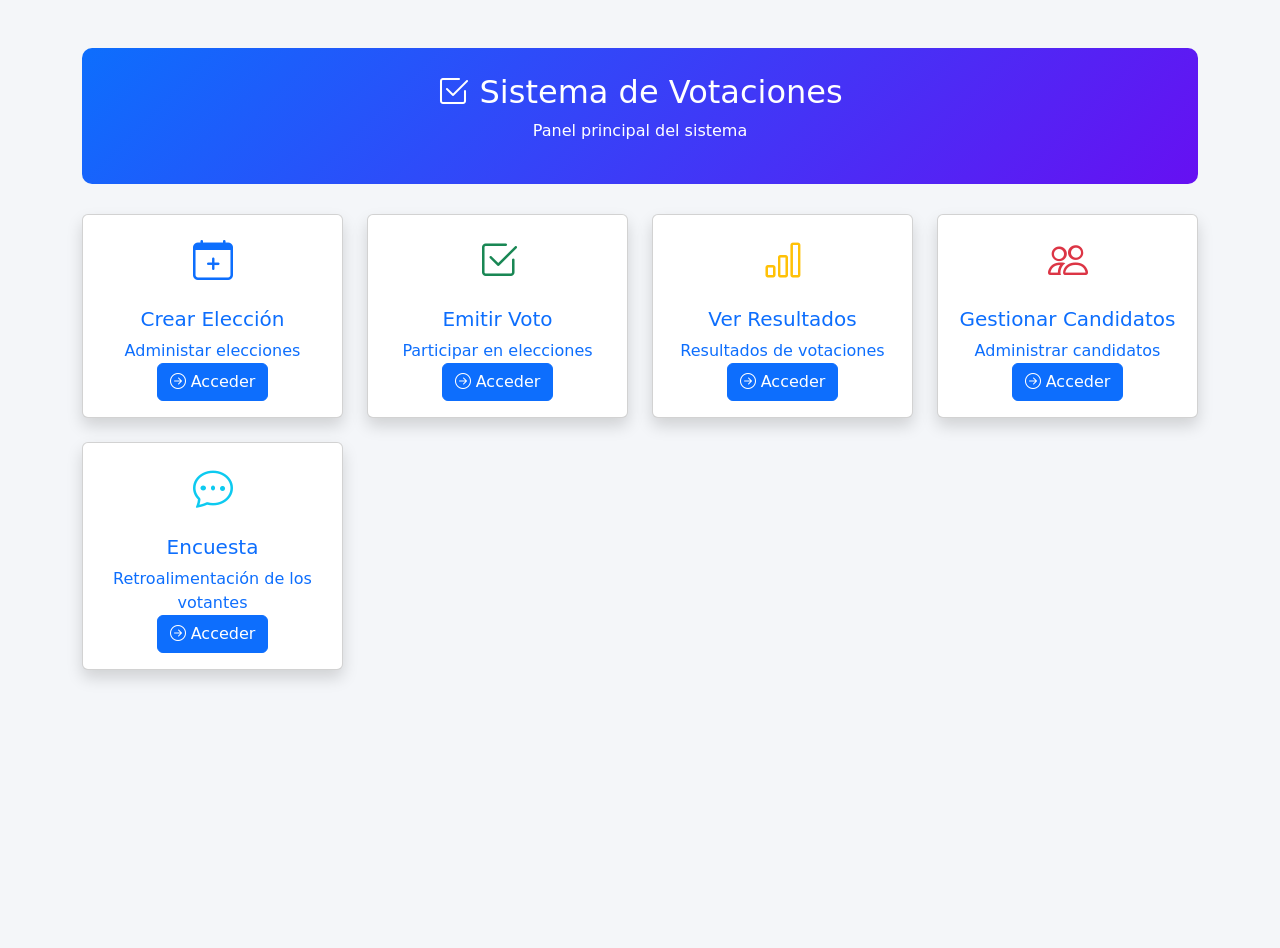
==== index.html @ c9745871 "creacion de las ventanas html y  bd" ====
<!DOCTYPE html>

<html lang="es">
<head>
<meta charset="UTF-8">
<meta name="viewport" content="width=device-width, initial-scale=1.0">

<title>Sistema de Votaciones</title>

<link href="https://cdn.jsdelivr.net/npm/bootstrap@5.3.6/dist/css/bootstrap.min.css" rel="stylesheet">
<link href="https://cdn.jsdelivr.net/npm/bootstrap-icons@1.11.3/font/bootstrap-icons.css" rel="stylesheet">
<link href="CSS/Styles.css" rel="stylesheet">


</head>

<body>

<div class="container mt-5">

<!-- ENCABEZADO -->

<div class="header text-center">

<h2><i class="bi bi-check2-square"></i> Sistema de Votaciones</h2>
<p>Panel principal del sistema</p>

</div>

<!-- OPCIONES -->

<div class="row g-4">

<!-- Crear Elección -->

<div class="col-md-3">

<a href="crear_eleccion.html" class="text-decoration-none">

<div class="card card-option shadow text-center">

<div class="card-body">

<i class="bi bi-calendar-plus fs-1 text-primary"></i>

<h5 class="mt-3">Crear Elección</h5>
 <p class="card-text">Administar elecciones</p>
 <a href="./CrearEleccion.html" class="btn btn-primary">
 <i class="bi bi-arrow-right-circle"></i> Acceder
 </a>
</div>

</div>

</a>

</div>

<!-- Emitir voto -->

<div class="col-md-3">

<a href="emitir_voto.html" class="text-decoration-none">

<div class="card card-option shadow text-center">

<div class="card-body">

<i class="bi bi-check2-square fs-1 text-success"></i>

<h5 class="mt-3">Emitir Voto</h5>

<p class="card-text">Participar en elecciones</p>
<a href="./EmitirVoto.html" class="btn btn-primary">
 <i class="bi bi-arrow-right-circle"></i> Acceder </a>
</div>

</div>

</a>

</div>

<!-- Resultados -->

<div class="col-md-3">

<a href="resultados.html" class="text-decoration-none">

<div class="card card-option shadow text-center">

<div class="card-body">

<i class="bi bi-bar-chart fs-1 text-warning"></i>

<h5 class="mt-3">Ver Resultados</h5>

<p class="card-text">Resultados de votaciones</p>
<a href="./Resultados.html" class="btn btn-primary">
 <i class="bi bi-arrow-right-circle"></i> Acceder </a>
</div>

</div>

</a>

</div>

<!-- Candidatos -->

<div class="col-md-3">

<a href="candidatos.html" class="text-decoration-none">

<div class="card card-option shadow text-center">

<div class="card-body">

<i class="bi bi-people fs-1 text-danger"></i>

<h5 class="mt-3">Gestionar Candidatos</h5>

<p class="card-text">Administrar candidatos</p>
<a href="./Candidatos.html" class="btn btn-primary">
<i class="bi bi-arrow-right-circle"></i> Acceder </a>

</div>

</div>

</a>

</div>

<!-- Encuesta -->

<div class="col-md-3">

<a href="encuesta.html" class="text-decoration-none">

<div class="card card-option shadow text-center">

<div class="card-body">

<i class="bi bi-chat-dots fs-1 text-info"></i>

<h5 class="mt-3">Encuesta</h5>

<p class="card-text">Retroalimentación de los votantes</p>
<a href="./Encuesta.html" class="btn btn-primary">
<i class="bi bi-arrow-right-circle"></i> Acceder </a>

</div>

</div>

</a>

</div>

</div>

</div>

</body>
</html>
---- CSS/Styles.css ----
/* GENERAL */

body{
background:#f4f6f9;
min-height:100vh;
}

/* LOGIN */

.login-container{
max-width:900px;
width:100%;
margin:auto;
}

.left-panel{
background:linear-gradient(135deg,#0d6efd,#4f46e5);
color:white;
padding:40px;
border-radius:12px 0 0 12px;
display:flex;
flex-direction:column;
justify-content:center;
}

.right-panel{
background:white;
padding:40px;
border-radius:0 12px 12px 0;
}

.vote-icon{
font-size:60px;
margin-bottom:20px;
}

.nav-tabs .nav-link{
font-weight:500;
}

.form-control:focus{
box-shadow:none;
border-color:#0d6efd;
}


/* HEADER (otras páginas del sistema) */

.header{
background:linear-gradient(135deg,#0d6efd,#6610f2);
color:white;
padding:25px;
border-radius:10px;
margin-bottom:30px;
}


/* TARJETAS DE CANDIDATOS */

.candidate-card{
transition:0.2s;
cursor:pointer;
}

.candidate-card:hover{
transform:scale(1.03);
box-shadow:0 5px 15px rgba(0,0,0,0.15);
}
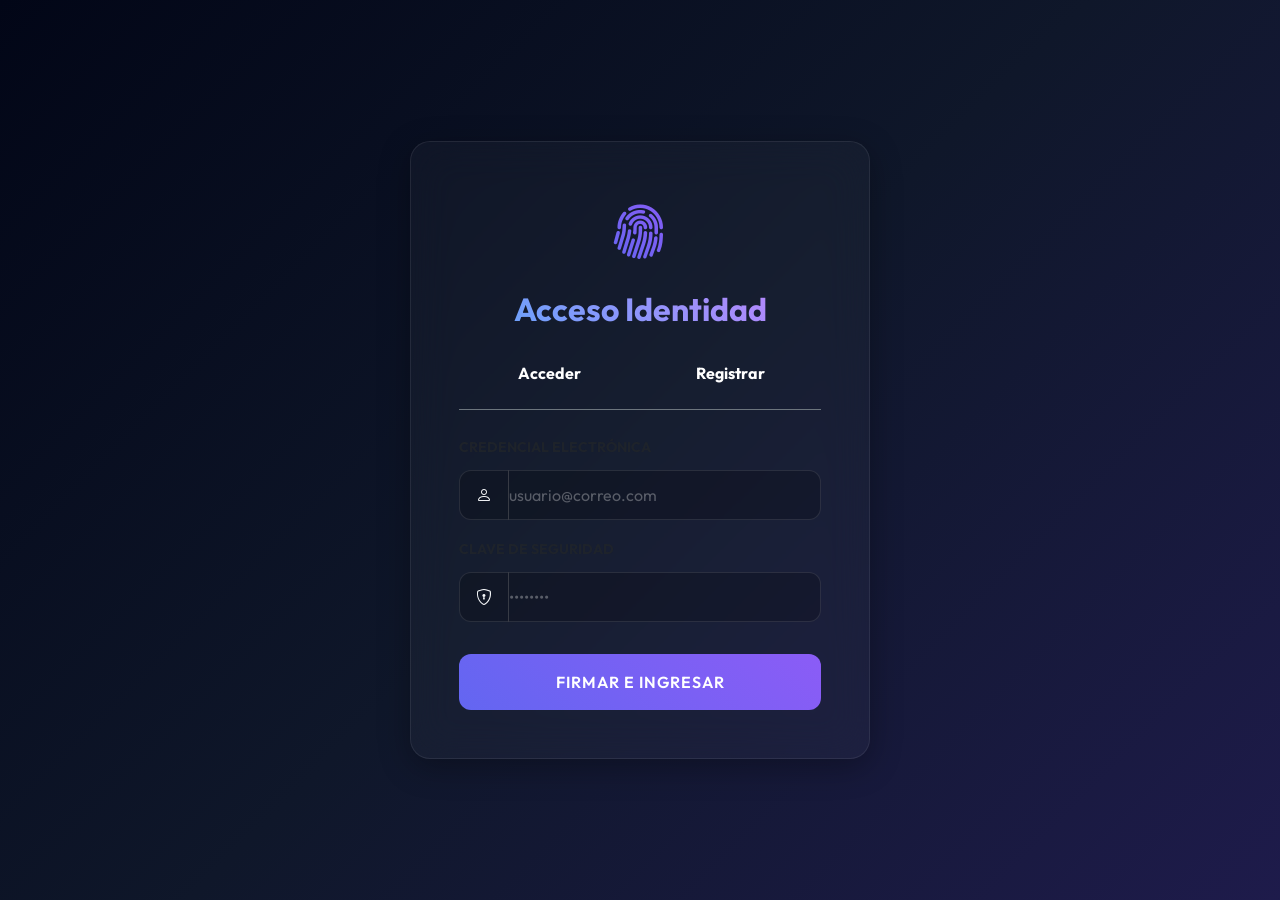
==== commit d73869c7: "feat: API MVC integration, MySQL backend rewrite, and Glassmorphism Dark UI redesign" ====
--- a/index.html
+++ b/index.html
@@ -1,166 +1,93 @@
 <!DOCTYPE html>
-
 <html lang="es">
 <head>
-<meta charset="UTF-8">
-<meta name="viewport" content="width=device-width, initial-scale=1.0">
-
-<title>Sistema de Votaciones</title>
-
-<link href="https://cdn.jsdelivr.net/npm/bootstrap@5.3.6/dist/css/bootstrap.min.css" rel="stylesheet">
-<link href="https://cdn.jsdelivr.net/npm/bootstrap-icons@1.11.3/font/bootstrap-icons.css" rel="stylesheet">
-<link href="CSS/Styles.css" rel="stylesheet">
-
-
+    <meta charset="UTF-8">
+    <meta name="viewport" content="width=device-width, initial-scale=1.0">
+    <title>Dashboard Electoral</title>
+    <link href="https://cdn.jsdelivr.net/npm/bootstrap@5.3.6/dist/css/bootstrap.min.css" rel="stylesheet">
+    <link href="https://cdn.jsdelivr.net/npm/bootstrap-icons@1.11.3/font/bootstrap-icons.css" rel="stylesheet">
+    <link href="CSS/Styles.css" rel="stylesheet">
+    <style>
+        .custom-gradient-1 { background: -webkit-linear-gradient(45deg, #10b981, #3b82f6); -webkit-background-clip: text; -webkit-text-fill-color: transparent; }
+        .custom-gradient-2 { background: -webkit-linear-gradient(45deg, #f59e0b, #ef4444); -webkit-background-clip: text; -webkit-text-fill-color: transparent; }
+        .custom-gradient-3 { background: -webkit-linear-gradient(45deg, #ec4899, #8b5cf6); -webkit-background-clip: text; -webkit-text-fill-color: transparent; }
+    </style>
 </head>
-
 <body>
 
-<div class="container mt-5">
+<div class="container mt-5 py-5">
+    <div class="d-flex justify-content-between align-items-center mb-5 glass-card p-4">
+        <div>
+            <h2 class="header-title m-0"><i class="bi bi-cpu"></i> Nodo Central Votaciones</h2>
+            <p class="text-muted m-0 mt-2">Plataforma de Gobernanza Digital</p>
+        </div>
+        <button class="btn btn-outline-glass d-flex align-items-center gap-2 px-4 py-2" onclick="sessionStorage.clear(); window.location.href='Login.html';">
+            <i class="bi bi-power"></i> Desconectar
+        </button>
+    </div>
 
-<!-- ENCABEZADO -->
+    <div class="row g-4 justify-content-center">
+        <!-- Módulo Admin: Crear Elección -->
+        <div class="col-md-3" id="card-crear-eleccion">
+            <a href="CrearEleccion.html" class="text-decoration-none">
+                <div class="glass-card glass-hover h-100 text-center p-4">
+                    <i class="bi bi-database-add giant-icon mb-3 d-inline-block"></i>
+                    <h5 class="fw-bold text-white mt-2">Crear Elección</h5>
+                    <p class="text-muted small mt-2">Instanciar nuevo proceso</p>
+                </div>
+            </a>
+        </div>
+        
+        <!-- Módulo: Emitir Voto -->
+        <div class="col-md-3">
+            <a href="EmitirVoto.html" class="text-decoration-none">
+                <div class="glass-card glass-hover h-100 text-center p-4">
+                    <i class="bi bi-fingerprint giant-icon custom-gradient-1 mb-3 d-inline-block"></i>
+                    <h5 class="fw-bold text-white mt-2">Emitir Voto</h5>
+                    <p class="text-muted small mt-2">Identidad verificada requerida</p>
+                </div>
+            </a>
+        </div>
 
-<div class="header text-center">
+        <!-- Módulo: Resultados -->
+        <div class="col-md-3">
+            <a href="Resultados.html" class="text-decoration-none">
+                <div class="glass-card glass-hover h-100 text-center p-4">
+                    <i class="bi bi-bar-chart-steps giant-icon custom-gradient-2 mb-3 d-inline-block"></i>
+                    <h5 class="fw-bold text-white mt-2">Resultados en Vivo</h5>
+                    <p class="text-muted small mt-2">Análisis de los sufragios</p>
+                </div>
+            </a>
+        </div>
 
-<h2><i class="bi bi-check2-square"></i> Sistema de Votaciones</h2>
-<p>Panel principal del sistema</p>
-
+        <!-- Módulo Admin: Candidatos -->
+        <div class="col-md-3" id="card-candidatos">
+            <a href="Candidatos.html" class="text-decoration-none">
+                <div class="glass-card glass-hover h-100 text-center p-4">
+                    <i class="bi bi-people giant-icon custom-gradient-3 mb-3 d-inline-block"></i>
+                    <h5 class="fw-bold text-white mt-2">Candidatos</h5>
+                    <p class="text-muted small mt-2">Registros de participantes</p>
+                </div>
+            </a>
+        </div>
+    </div>
 </div>
 
-<!-- OPCIONES -->
+<script>
+document.addEventListener("DOMContentLoaded", () => {
+    const userId = sessionStorage.getItem("userId");
+    const userRol = sessionStorage.getItem("userRol");
 
-<div class="row g-4">
+    if (!userId) { window.location.href = "Login.html"; }
 
-<!-- Crear Elección -->
-
-<div class="col-md-3">
-
-<a href="crear_eleccion.html" class="text-decoration-none">
-
-<div class="card card-option shadow text-center">
-
-<div class="card-body">
-
-<i class="bi bi-calendar-plus fs-1 text-primary"></i>
-
-<h5 class="mt-3">Crear Elección</h5>
- <p class="card-text">Administar elecciones</p>
- <a href="./CrearEleccion.html" class="btn btn-primary">
- <i class="bi bi-arrow-right-circle"></i> Acceder
- </a>
-</div>
-
-</div>
-
-</a>
-
-</div>
-
-<!-- Emitir voto -->
-
-<div class="col-md-3">
-
-<a href="emitir_voto.html" class="text-decoration-none">
-
-<div class="card card-option shadow text-center">
-
-<div class="card-body">
-
-<i class="bi bi-check2-square fs-1 text-success"></i>
-
-<h5 class="mt-3">Emitir Voto</h5>
-
-<p class="card-text">Participar en elecciones</p>
-<a href="./EmitirVoto.html" class="btn btn-primary">
- <i class="bi bi-arrow-right-circle"></i> Acceder </a>
-</div>
-
-</div>
-
-</a>
-
-</div>
-
-<!-- Resultados -->
-
-<div class="col-md-3">
-
-<a href="resultados.html" class="text-decoration-none">
-
-<div class="card card-option shadow text-center">
-
-<div class="card-body">
-
-<i class="bi bi-bar-chart fs-1 text-warning"></i>
-
-<h5 class="mt-3">Ver Resultados</h5>
-
-<p class="card-text">Resultados de votaciones</p>
-<a href="./Resultados.html" class="btn btn-primary">
- <i class="bi bi-arrow-right-circle"></i> Acceder </a>
-</div>
-
-</div>
-
-</a>
-
-</div>
-
-<!-- Candidatos -->
-
-<div class="col-md-3">
-
-<a href="candidatos.html" class="text-decoration-none">
-
-<div class="card card-option shadow text-center">
-
-<div class="card-body">
-
-<i class="bi bi-people fs-1 text-danger"></i>
-
-<h5 class="mt-3">Gestionar Candidatos</h5>
-
-<p class="card-text">Administrar candidatos</p>
-<a href="./Candidatos.html" class="btn btn-primary">
-<i class="bi bi-arrow-right-circle"></i> Acceder </a>
-
-</div>
-
-</div>
-
-</a>
-
-</div>
-
-<!-- Encuesta -->
-
-<div class="col-md-3">
-
-<a href="encuesta.html" class="text-decoration-none">
-
-<div class="card card-option shadow text-center">
-
-<div class="card-body">
-
-<i class="bi bi-chat-dots fs-1 text-info"></i>
-
-<h5 class="mt-3">Encuesta</h5>
-
-<p class="card-text">Retroalimentación de los votantes</p>
-<a href="./Encuesta.html" class="btn btn-primary">
-<i class="bi bi-arrow-right-circle"></i> Acceder </a>
-
-</div>
-
-</div>
-
-</a>
-
-</div>
-
-</div>
-
-</div>
-
+    if (userRol === "votante") {
+        const cardCrearEleccion = document.getElementById("card-crear-eleccion");
+        if (cardCrearEleccion) cardCrearEleccion.style.display = "none";
+        
+        const cardCandidatos = document.getElementById("card-candidatos");
+        if (cardCandidatos) cardCandidatos.style.display = "none";
+    }
+});
+</script>
 </body>
 </html>
--- a/CSS/Styles.css
+++ b/CSS/Styles.css
@@ -1,68 +1,150 @@
-/* GENERAL */
+@import url('https://fonts.googleapis.com/css2?family=Outfit:wght@300;400;500;600;700&display=swap');
 
-body{
-background:#f4f6f9;
-min-height:100vh;
+:root {
+    --primary-color: #6366f1;
+    --primary-glow: rgba(99, 102, 241, 0.4);
+    --secondary-color: #8b5cf6;
+    --bg-gradient: linear-gradient(135deg, #020617 0%, #0f172a 50%, #1e1b4b 100%);
+    --text-main: #f8fafc;
+    --text-muted: #94a3b8;
+    --glass-bg: rgba(255, 255, 255, 0.03);
+    --glass-border: rgba(255, 255, 255, 0.08);
 }
 
-/* LOGIN */
-
-.login-container{
-max-width:900px;
-width:100%;
-margin:auto;
+body {
+    background: var(--bg-gradient);
+    font-family: 'Outfit', sans-serif;
+    color: var(--text-main);
+    min-height: 100vh;
+    margin: 0;
+    overflow-x: hidden;
 }
 
-.left-panel{
-background:linear-gradient(135deg,#0d6efd,#4f46e5);
-color:white;
-padding:40px;
-border-radius:12px 0 0 12px;
-display:flex;
-flex-direction:column;
-justify-content:center;
+/* Scrollbar personalizada */
+::-webkit-scrollbar { width: 8px; }
+::-webkit-scrollbar-track { background: transparent; }
+::-webkit-scrollbar-thumb { background: rgba(255,255,255,0.1); border-radius: 10px; }
+::-webkit-scrollbar-thumb:hover { background: rgba(255,255,255,0.2); }
+
+/* --- GLASSMORPHISM COMPONENTS --- */
+
+.glass-card {
+    background: var(--glass-bg);
+    backdrop-filter: blur(20px);
+    -webkit-backdrop-filter: blur(20px);
+    border: 1px solid var(--glass-border);
+    border-radius: 20px;
+    box-shadow: 0 8px 32px 0 rgba(0, 0, 0, 0.3);
+    color: var(--text-main);
 }
 
-.right-panel{
-background:white;
-padding:40px;
-border-radius:0 12px 12px 0;
+.glass-hover {
+    transition: all 0.4s cubic-bezier(0.25, 0.8, 0.25, 1);
 }
 
-.vote-icon{
-font-size:60px;
-margin-bottom:20px;
+.glass-hover:hover {
+    transform: translateY(-8px);
+    box-shadow: 0 15px 40px var(--primary-glow);
+    border-color: rgba(99, 102, 241, 0.3);
+    background: rgba(255, 255, 255, 0.05);
 }
 
-.nav-tabs .nav-link{
-font-weight:500;
+/* Inputs de Cristal */
+.glass-input {
+    background: rgba(0, 0, 0, 0.2) !important;
+    border: 1px solid rgba(255, 255, 255, 0.1) !important;
+    color: var(--text-main) !important;
+    border-radius: 12px;
+    padding: 0.75rem 1rem;
+    transition: all 0.3s ease;
 }
 
-.form-control:focus{
-box-shadow:none;
-border-color:#0d6efd;
+.glass-input::placeholder {
+    color: rgba(255,255,255,0.3);
 }
 
-
-/* HEADER (otras páginas del sistema) */
-
-.header{
-background:linear-gradient(135deg,#0d6efd,#6610f2);
-color:white;
-padding:25px;
-border-radius:10px;
-margin-bottom:30px;
+.glass-input:focus {
+    outline: none;
+    border-color: var(--primary-color) !important;
+    box-shadow: 0 0 15px var(--primary-glow) !important;
+    background: rgba(0, 0, 0, 0.4) !important;
 }
 
-
-/* TARJETAS DE CANDIDATOS */
-
-.candidate-card{
-transition:0.2s;
-cursor:pointer;
+/* Selects Especiales (Fix HTML selects in dark mode) */
+select.glass-input option {
+    background: #0f172a;
+    color: white;
 }
 
-.candidate-card:hover{
-transform:scale(1.03);
-box-shadow:0 5px 15px rgba(0,0,0,0.15);
+/* Botones Futuristas */
+.btn-glass {
+    background: linear-gradient(45deg, var(--primary-color), var(--secondary-color));
+    color: white;
+    border: none;
+    border-radius: 12px;
+    font-weight: 600;
+    transition: all 0.3s ease;
+    text-transform: uppercase;
+    letter-spacing: 1px;
+}
+
+.btn-glass:hover {
+    transform: scale(1.05);
+    color: white;
+    box-shadow: 0 0 20px var(--primary-glow);
+}
+
+.btn-outline-glass {
+    background: transparent;
+    border: 1px solid var(--primary-color);
+    color: var(--primary-color);
+    border-radius: 12px;
+    font-weight: 500;
+    transition: all 0.3s ease;
+}
+
+.btn-outline-glass:hover {
+    background: var(--primary-color);
+    color: white;
+    box-shadow: 0 0 15px var(--primary-glow);
+}
+
+/* Layout Utilidades */
+.header-title {
+    font-weight: 700;
+    background: -webkit-linear-gradient(45deg, #60a5fa, #c084fc);
+    -webkit-background-clip: text;
+    -webkit-text-fill-color: transparent;
+}
+
+/* Iconos Gigantes */
+.giant-icon {
+    font-size: 3.5rem;
+    background: -webkit-linear-gradient(45deg, var(--primary-color), var(--secondary-color));
+    -webkit-background-clip: text;
+    -webkit-text-fill-color: transparent;
+}
+
+/* Tablas */
+.table-glass {
+    color: var(--text-main);
+    border-color: rgba(255,255,255,0.05);
+}
+.table-glass th {
+    border-bottom: 2px solid rgba(255,255,255,0.1);
+    color: var(--text-muted);
+    font-weight: 500;
+}
+.table-glass td {
+    background: transparent !important;
+    border-color: rgba(255,255,255,0.05);
+}
+
+/* Formularios de Login */
+.login-split {
+    min-height: 70vh;
+    display: flex;
+}
+.auth-panel {
+    background: transparent;
 }
